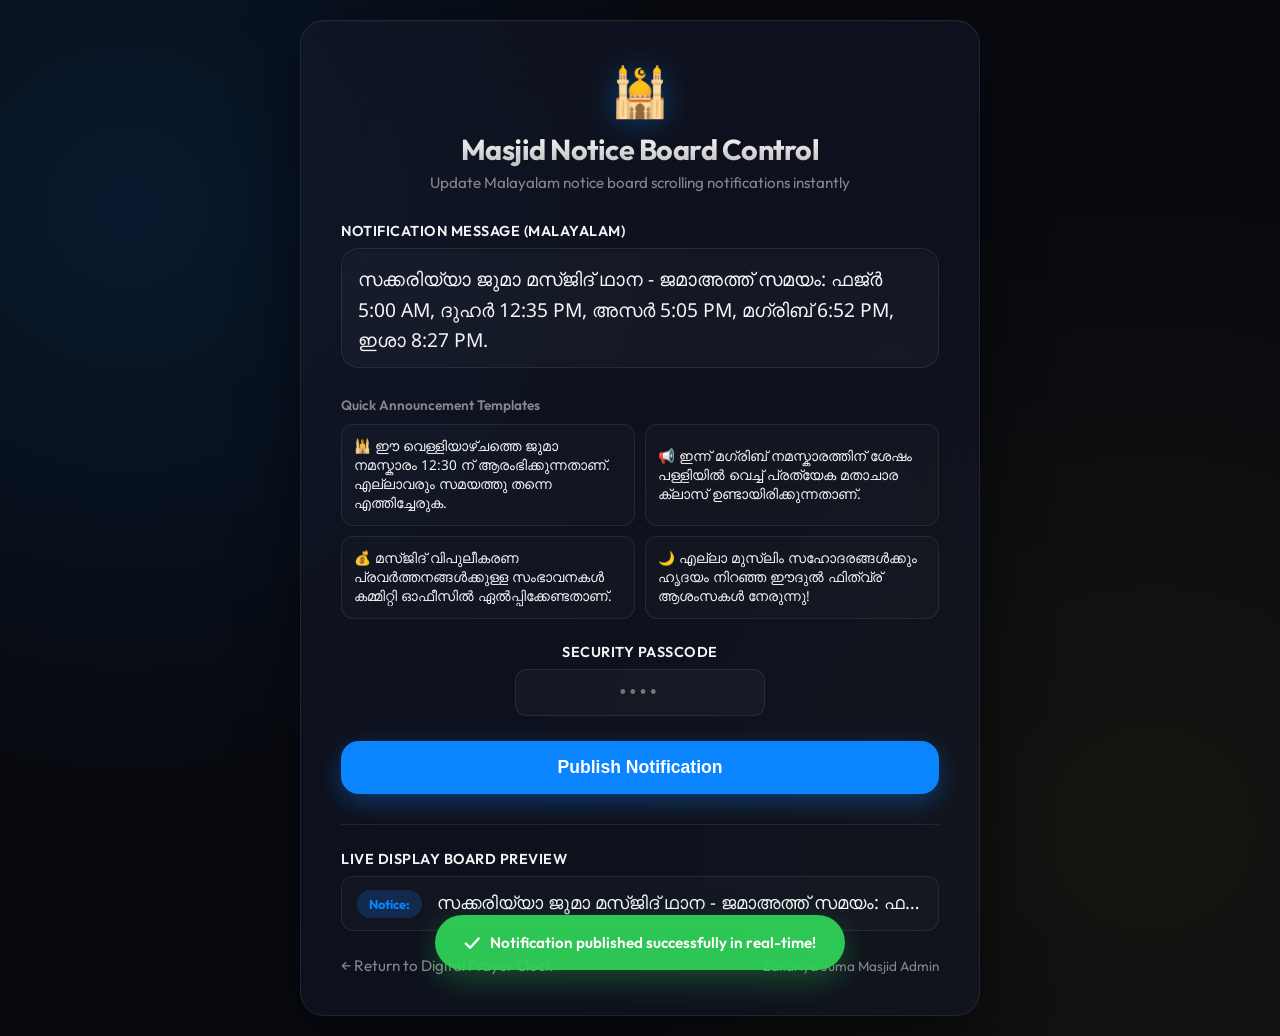
==== admin.html @ 01011171 "Add files via upload" ====
<!DOCTYPE html>
<html lang="en">
<head>
    <meta charset="UTF-8">
    <meta name="viewport" content="width=device-width, initial-scale=1.0">
    <title>Masjid Notice Board — Admin Control Panel</title>
    <link rel="preconnect" href="https://fonts.googleapis.com">
    <link rel="preconnect" href="https://fonts.gstatic.com" crossorigin>
    <link href="https://fonts.googleapis.com/css2?family=Outfit:wght@300;400;500;600;700;800;900&family=Amiri:wght@400;700&family=Noto+Sans+Arabic:wght@400;600;700&display=swap" rel="stylesheet">
    <style>
        :root {
            --bg-base: #080a10;
            --glass-bg: rgba(255, 255, 255, 0.03);
            --glass-border: rgba(255, 255, 255, 0.08);
            --text-primary: #f5f5f7;
            --text-secondary: #86868b;
            --accent-blue: #0a84ff;
            --accent-green: #30d158;
            --accent-red: #ff453a;
            --accent-gold: #ffd60a;
            --radius-xl: 18px;
            --radius-2xl: 24px;
            --font-family: 'Outfit', -apple-system, BlinkMacSystemFont, sans-serif;
            --font-malayalam: 'Noto Sans Arabic', sans-serif;
        }

        * {
            box-sizing: border-box;
            margin: 0;
            padding: 0;
        }

        body {
            background-color: var(--bg-base);
            background-image: 
                radial-gradient(circle at 10% 20%, rgba(10, 132, 255, 0.12) 0%, transparent 40%),
                radial-gradient(circle at 90% 80%, rgba(255, 214, 10, 0.05) 0%, transparent 45%);
            color: var(--text-primary);
            font-family: var(--font-family);
            min-height: 100vh;
            display: flex;
            align-items: center;
            justify-content: center;
            padding: 20px;
            overflow-x: hidden;
        }

        .admin-card {
            background: rgba(20, 25, 40, 0.55);
            border: 1px solid var(--glass-border);
            border-radius: var(--radius-2xl);
            backdrop-filter: blur(40px);
            -webkit-backdrop-filter: blur(40px);
            width: 100%;
            max-width: 680px;
            padding: 40px;
            box-shadow: 0 20px 60px rgba(0, 0, 0, 0.5), inset 0 1px 1px rgba(255, 255, 255, 0.04);
            animation: fadeIn 0.6s cubic-bezier(0.16, 1, 0.3, 1) both;
        }

        @keyframes fadeIn {
            from { opacity: 0; transform: translateY(20px); }
            to { opacity: 1; transform: translateY(0); }
        }

        .admin-header {
            text-align: center;
            margin-bottom: 30px;
            position: relative;
        }

        .admin-logo {
            font-size: 3rem;
            margin-bottom: 10px;
            filter: drop-shadow(0 0 15px rgba(10, 132, 255, 0.4));
            animation: float 4s ease-in-out infinite;
        }

        @keyframes float {
            0%, 100% { transform: translateY(0); }
            50% { transform: translateY(-8px); }
        }

        h1 {
            font-size: 1.8rem;
            font-weight: 700;
            letter-spacing: -0.5px;
            margin-bottom: 6px;
            background: linear-gradient(180deg, #fff, #bbb);
            -webkit-background-clip: text;
            -webkit-text-fill-color: transparent;
        }

        .admin-subtitle {
            color: var(--text-secondary);
            font-size: 0.95rem;
        }

        .input-group {
            margin-bottom: 24px;
        }

        label {
            display: block;
            font-size: 0.9rem;
            font-weight: 600;
            color: var(--text-primary);
            margin-bottom: 8px;
            letter-spacing: 0.5px;
            text-transform: uppercase;
        }

        textarea {
            width: 100%;
            height: 120px;
            background: rgba(255, 255, 255, 0.03);
            border: 1px solid var(--glass-border);
            border-radius: var(--radius-xl);
            padding: 16px;
            color: var(--text-primary);
            font-family: var(--font-malayalam);
            font-size: 1.2rem;
            line-height: 1.6;
            resize: none;
            outline: none;
            transition: all 0.3s ease;
            box-shadow: inset 0 2px 4px rgba(0, 0, 0, 0.2);
        }

        textarea:focus {
            border-color: var(--accent-blue);
            background: rgba(10, 132, 255, 0.05);
            box-shadow: 0 0 15px rgba(10, 132, 255, 0.25), inset 0 2px 4px rgba(0, 0, 0, 0.2);
        }

        .templates-label {
            font-size: 0.85rem;
            color: var(--text-secondary);
            margin-bottom: 10px;
            font-weight: 600;
        }

        .templates-grid {
            display: grid;
            grid-template-columns: repeat(2, 1fr);
            gap: 10px;
            margin-bottom: 24px;
        }

        .template-btn {
            background: rgba(255, 255, 255, 0.02);
            border: 1px solid var(--glass-border);
            border-radius: 12px;
            padding: 12px;
            color: var(--text-primary);
            font-family: var(--font-malayalam);
            font-size: 0.85rem;
            text-align: left;
            cursor: pointer;
            transition: all 0.3s ease;
            line-height: 1.4;
        }

        .template-btn:hover {
            background: rgba(255, 255, 255, 0.08);
            border-color: rgba(255, 255, 255, 0.2);
            transform: translateY(-2px);
        }

        .passcode-input {
            width: 100%;
            background: rgba(255, 255, 255, 0.03);
            border: 1px solid var(--glass-border);
            border-radius: 12px;
            padding: 12px 16px;
            color: var(--text-primary);
            font-size: 1.1rem;
            outline: none;
            letter-spacing: 4px;
            text-align: center;
            transition: all 0.3s ease;
        }

        .passcode-input:focus {
            border-color: var(--accent-blue);
            background: rgba(10, 132, 255, 0.05);
        }

        .publish-btn {
            width: 100%;
            padding: 16px;
            background: var(--accent-blue);
            color: #fff;
            border: none;
            border-radius: var(--radius-xl);
            font-size: 1.1rem;
            font-weight: 700;
            cursor: pointer;
            transition: all 0.3s ease;
            box-shadow: 0 8px 24px rgba(10, 132, 255, 0.35);
        }

        .publish-btn:hover {
            transform: translateY(-2px);
            background: #2492ff;
            box-shadow: 0 12px 30px rgba(10, 132, 255, 0.5);
        }

        .publish-btn:active {
            transform: translateY(1px);
        }

        .action-row {
            display: flex;
            align-items: center;
            justify-content: space-between;
            margin-top: 25px;
        }

        .back-link {
            color: var(--text-secondary);
            text-decoration: none;
            font-size: 0.95rem;
            transition: color 0.3s ease;
        }

        .back-link:hover {
            color: var(--text-primary);
        }

        /* Live Preview Widget */
        .preview-container {
            margin-top: 30px;
            padding-top: 25px;
            border-top: 1px solid var(--glass-border);
        }

        .preview-board {
            display: flex;
            align-items: center;
            height: 55px;
            background: rgba(255, 255, 255, 0.02);
            border: 1px solid var(--glass-border);
            border-radius: 12px;
            padding: 0 15px;
            overflow: hidden;
        }

        .preview-badge {
            background: rgba(10, 132, 255, 0.2);
            color: var(--accent-blue);
            font-weight: 700;
            padding: 6px 12px;
            border-radius: 20px;
            font-size: 0.8rem;
            margin-right: 15px;
            flex-shrink: 0;
        }

        .preview-text {
            font-family: var(--font-malayalam);
            font-size: 1.15rem;
            white-space: nowrap;
            overflow: hidden;
            text-overflow: ellipsis;
            color: var(--text-primary);
            flex-grow: 1;
        }

        /* Toast notification */
        .toast {
            position: fixed;
            bottom: 30px;
            left: 50%;
            transform: translateX(-50%) translateY(100px);
            background: rgba(48, 209, 88, 0.95);
            border: 1px solid rgba(48, 209, 88, 0.3);
            box-shadow: 0 10px 30px rgba(48, 209, 88, 0.3);
            color: white;
            padding: 14px 28px;
            border-radius: 50px;
            font-weight: 600;
            font-size: 0.95rem;
            z-index: 1000;
            transition: transform 0.5s cubic-bezier(0.175, 0.885, 0.32, 1.275);
            display: flex;
            align-items: center;
            gap: 10px;
        }

        .toast.visible {
            transform: translateX(-50%) translateY(0);
        }
    </style>
</head>
<body>
    <div class="admin-card">
        <div class="admin-header">
            <div class="admin-logo">🕌</div>
            <h1>Masjid Notice Board Control</h1>
            <p class="admin-subtitle">Update Malayalam notice board scrolling notifications instantly</p>
        </div>

        <div class="input-group">
            <label for="noticeText">Notification Message (Malayalam)</label>
            <textarea id="noticeText" placeholder="അറിയിപ്പുകൾ ഇവിടെ ടൈപ്പ് ചെയ്യുക..."></textarea>
        </div>

        <div class="templates-label">Quick Announcement Templates</div>
        <div class="templates-grid">
            <button class="template-btn" onclick="applyTemplate(1)">🕌 ഈ വെള്ളിയാഴ്ചത്തെ ജുമാ നമസ്കാരം 12:30 ന് ആരംഭിക്കുന്നതാണ്. എല്ലാവരും സമയത്തു തന്നെ എത്തിച്ചേരുക.</button>
            <button class="template-btn" onclick="applyTemplate(2)">📢 ഇന്ന് മഗ്‌രിബ് നമസ്കാരത്തിന് ശേഷം പള്ളിയിൽ വെച്ച് പ്രത്യേക മതാചാര ക്ലാസ് ഉണ്ടായിരിക്കുന്നതാണ്.</button>
            <button class="template-btn" onclick="applyTemplate(3)">💰 മസ്ജിദ് വിപുലീകരണ പ്രവർത്തനങ്ങൾക്കുള്ള സംഭാവനകൾ കമ്മിറ്റി ഓഫീസിൽ ഏൽപ്പിക്കേണ്ടതാണ്.</button>
            <button class="template-btn" onclick="applyTemplate(4)">🌙 എല്ലാ മുസ്ലിം സഹോദരങ്ങൾക്കും ഹൃദയം നിറഞ്ഞ ഈദുൽ ഫിത്വ്ര് ആശംസകൾ നേരുന്നു!</button>
        </div>

        <div class="input-group" style="max-width: 250px; margin: 0 auto 25px auto;">
            <label for="passcodeInput" style="text-align: center;">Security Passcode</label>
            <input type="password" id="passcodeInput" class="passcode-input" maxlength="4" placeholder="••••">
        </div>

        <button class="publish-btn" onclick="publishNotice()">Publish Notification</button>

        <div class="preview-container">
            <label>Live Display Board Preview</label>
            <div class="preview-board">
                <div class="preview-badge">Notice:</div>
                <div class="preview-text" id="previewText">അറിയിപ്പുകൾ ഇവിടെ കാണാം.</div>
            </div>
        </div>

        <div class="action-row">
            <a href="index.html" class="back-link">← Return to Digital Prayer Clock</a>
            <span style="color: var(--text-secondary); font-size: 0.85rem;">Zakariya Juma Masjid Admin</span>
        </div>
    </div>

    <!-- macOS style success toast -->
    <div id="toast" class="toast">
        <span style="font-size: 1.25rem;">✓</span> Notification published successfully in real-time!
    </div>

    <script>
        const textarea = document.getElementById('noticeText');
        const preview = document.getElementById('previewText');
        const passcodeInput = document.getElementById('passcodeInput');

        // Load existing notice
        const currentNotice = localStorage.getItem('masjidNotice') || "സക്കരിയ്യാ ജുമാ മസ്ജിദ് ഥാന - ജമാഅത്ത് സമയം: ഫജ്‌ർ 5:00 AM, ദുഹർ 12:35 PM, അസർ 5:05 PM, മഗ്‌രിബ് 6:52 PM, ഇശാ 8:27 PM.";
        textarea.value = currentNotice;
        preview.textContent = currentNotice;

        // Auto update preview on type
        textarea.addEventListener('input', () => {
            preview.textContent = textarea.value.trim() || "അറിയിപ്പുകൾ ഇവിടെ കാണാം.";
        });

        // Templates handler
        function applyTemplate(id) {
            const templates = {
                1: "ഈ വെള്ളിയാഴ്ചത്തെ ജുമാ നമസ്കാരം 12:30 ന് ആരംഭിക്കുന്നതാണ്. എല്ലാവരും സമയത്തു തന്നെ എത്തിച്ചേരുക.",
                2: "ഇന്ന് മഗ്‌രിബ് നമസ്കാരത്തിന് ശേഷം പള്ളിയിൽ വെച്ച് പ്രത്യേക മതാചാര ക്ലാസ് ഉണ്ടായിരിക്കുന്നതാണ്. എല്ലാ വിശ്വാസികളും പങ്കെടുക്കുക.",
                3: "മസ്ജിദ് വിപുലീകരണ പ്രവർത്തനങ്ങൾക്കുള്ള സംഭാവനകൾ കമ്മിറ്റി ഓഫീസിൽ അല്ലെങ്കിൽ പള്ളിയുടെ ബാങ്ക് അക്കൗണ്ടിലേക്ക് നൽകേണ്ടതാണ്.",
                4: "എല്ലാ മുസ്ലിം സഹോദരങ്ങൾക്കും ഹൃദയം നിറഞ്ഞ ഈദുൽ ഫിത്വ്ര് ആശംസകൾ നേരുന്നു! അല്ലാഹു നമ്മിൽ നിന്നും സ്വീകരിക്കുമാറാകട്ടെ."
            };
            textarea.value = templates[id];
            preview.textContent = templates[id];
            
            // Highlight text area visually
            textarea.focus();
        }

        // Publish to LocalStorage
        function publishNotice() {
            // Very simple passcode validation for kiosk protection
            if (passcodeInput.value !== '1234') {
                alert('തെറ്റായ പാസ്‌കോഡ്! ദയവായി ശരിയായ അഡ്മിൻ പാസ്‌കോഡ് നൽകുക. (Passcode is 1234)');
                passcodeInput.focus();
                return;
            }

            const newText = textarea.value.trim();
            if (!newText) {
                alert('ദയവായി അറിയിപ്പ് രേഖപ്പെടുത്തുക!');
                return;
            }

            localStorage.setItem('masjidNotice', newText);
            
            // Display macOS successful toast
            const toast = document.getElementById('toast');
            toast.classList.add('visible');
            setTimeout(() => {
                toast.classList.remove('visible');
            }, 3500);

            passcodeInput.value = ''; // Reset passcode
        }
    </script>
</body>
</html>
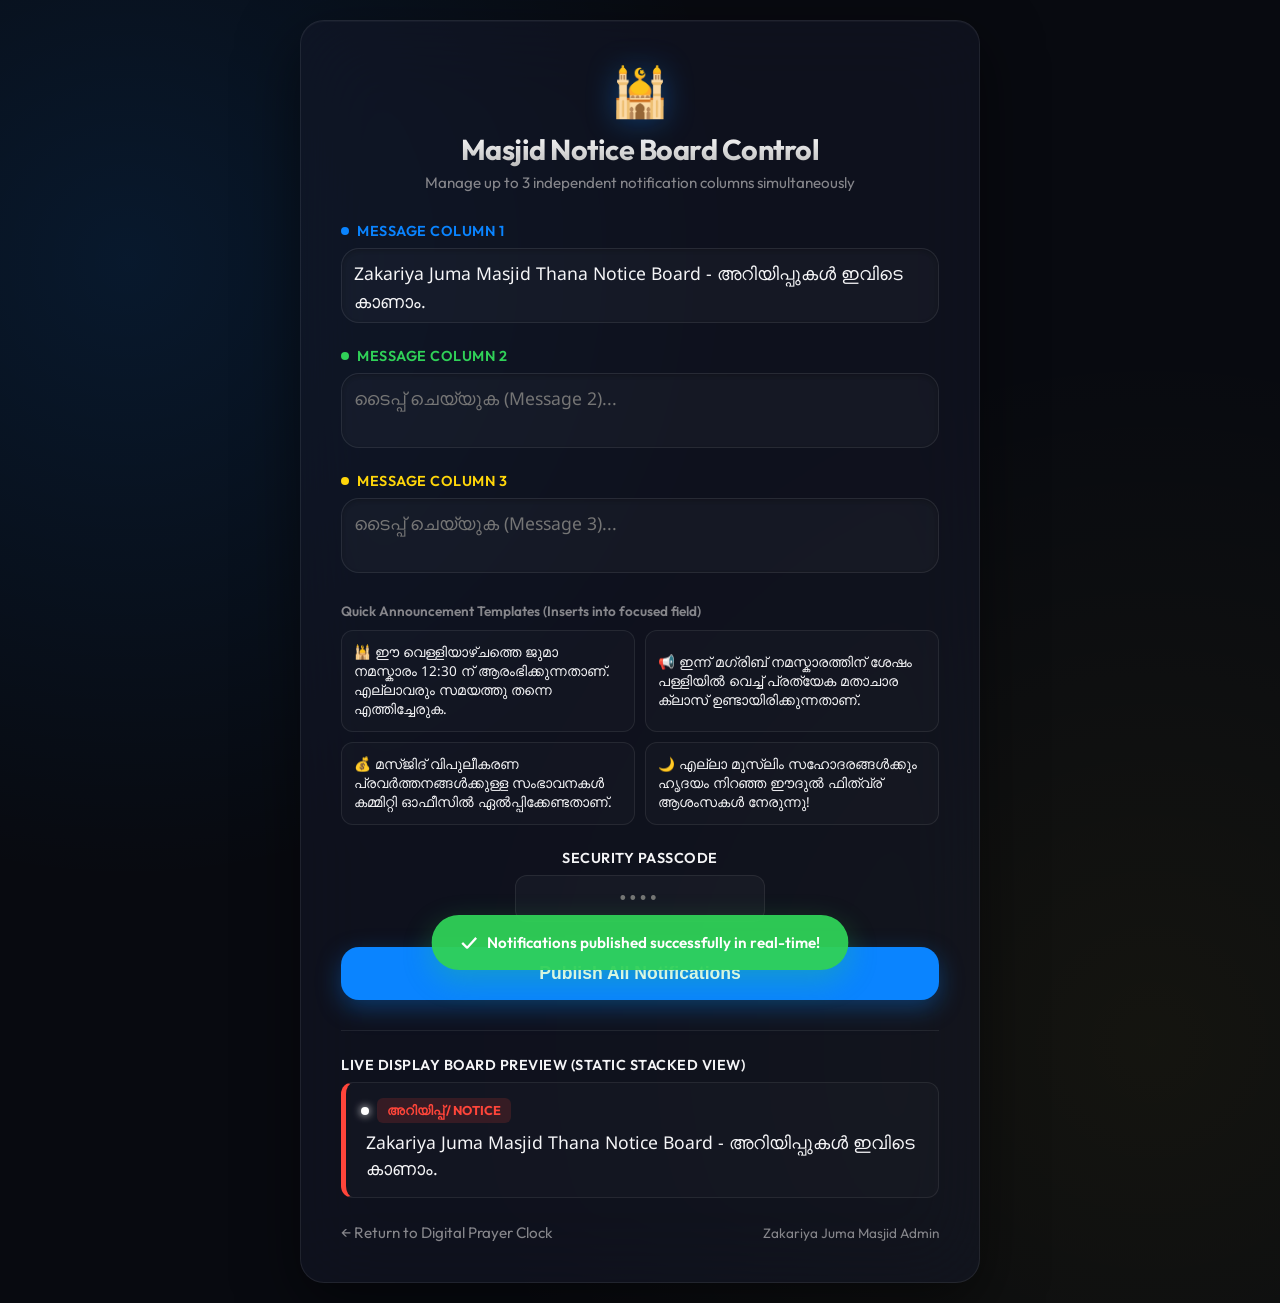
==== commit bc00c440: "fix: restore clock elements, fix TV gradient clipping, and support 3-column admin notices" ====
--- a/admin.html
+++ b/admin.html
@@ -298,15 +298,37 @@
         <div class="admin-header">
             <div class="admin-logo">🕌</div>
             <h1>Masjid Notice Board Control</h1>
-            <p class="admin-subtitle">Update Malayalam notice board scrolling notifications instantly</p>
-        </div>
-
-        <div class="input-group">
-            <label for="noticeText">Notification Message (Malayalam)</label>
-            <textarea id="noticeText" placeholder="അറിയിപ്പുകൾ ഇവിടെ ടൈപ്പ് ചെയ്യുക..."></textarea>
-        </div>
-
-        <div class="templates-label">Quick Announcement Templates</div>
+            <p class="admin-subtitle">Manage up to 3 independent notification columns simultaneously</p>
+        </div>
+
+        <!-- 3 Distinct Message Columns -->
+        <div class="messages-container" style="display: flex; flex-direction: column; gap: 20px; margin-bottom: 25px;">
+            <div class="input-group" style="margin-bottom: 0;">
+                <label for="noticeText1" style="color: var(--accent-blue); display: flex; align-items: center; gap: 8px;">
+                    <span style="width: 8px; height: 8px; background: var(--accent-blue); border-radius: 50%;"></span>
+                    Message Column 1
+                </label>
+                <textarea id="noticeText1" style="height: 75px; font-size: 1.1rem; padding: 12px;" placeholder="ടൈപ്പ് ചെയ്യുക (Message 1)..."></textarea>
+            </div>
+            
+            <div class="input-group" style="margin-bottom: 0;">
+                <label for="noticeText2" style="color: var(--accent-green); display: flex; align-items: center; gap: 8px;">
+                    <span style="width: 8px; height: 8px; background: var(--accent-green); border-radius: 50%;"></span>
+                    Message Column 2
+                </label>
+                <textarea id="noticeText2" style="height: 75px; font-size: 1.1rem; padding: 12px;" placeholder="ടൈപ്പ് ചെയ്യുക (Message 2)..."></textarea>
+            </div>
+            
+            <div class="input-group" style="margin-bottom: 0;">
+                <label for="noticeText3" style="color: var(--accent-gold); display: flex; align-items: center; gap: 8px;">
+                    <span style="width: 8px; height: 8px; background: var(--accent-gold); border-radius: 50%;"></span>
+                    Message Column 3
+                </label>
+                <textarea id="noticeText3" style="height: 75px; font-size: 1.1rem; padding: 12px;" placeholder="ടൈപ്പ് ചെയ്യുക (Message 3)..."></textarea>
+            </div>
+        </div>
+
+        <div class="templates-label">Quick Announcement Templates (Inserts into focused field)</div>
         <div class="templates-grid">
             <button class="template-btn" onclick="applyTemplate(1)">🕌 ഈ വെള്ളിയാഴ്ചത്തെ ജുമാ നമസ്കാരം 12:30 ന് ആരംഭിക്കുന്നതാണ്. എല്ലാവരും സമയത്തു തന്നെ എത്തിച്ചേരുക.</button>
             <button class="template-btn" onclick="applyTemplate(2)">📢 ഇന്ന് മഗ്‌രിബ് നമസ്കാരത്തിന് ശേഷം പള്ളിയിൽ വെച്ച് പ്രത്യേക മതാചാര ക്ലാസ് ഉണ്ടായിരിക്കുന്നതാണ്.</button>
@@ -319,13 +341,16 @@
             <input type="password" id="passcodeInput" class="passcode-input" maxlength="4" placeholder="••••">
         </div>
 
-        <button class="publish-btn" onclick="publishNotice()">Publish Notification</button>
+        <button class="publish-btn" onclick="publishNotice()">Publish All Notifications</button>
 
         <div class="preview-container">
-            <label>Live Display Board Preview</label>
-            <div class="preview-board">
-                <div class="preview-badge">Notice:</div>
-                <div class="preview-text" id="previewText">അറിയിപ്പുകൾ ഇവിടെ കാണാം.</div>
+            <label>Live Display Board Preview (Static Stacked View)</label>
+            <div class="preview-board" style="height: auto; min-height: 80px; padding: 15px; display: block; border-left: 5px solid var(--accent-red);">
+                <div style="display: flex; align-items: center; gap: 8px; margin-bottom: 8px;">
+                    <div style="width: 8px; height: 8px; background: #ffffff; border-radius: 50%; box-shadow: 0 0 8px #ffffff;"></div>
+                    <div class="preview-badge" style="background: rgba(255, 69, 58, 0.15); color: var(--accent-red); margin-right: 0; padding: 4px 10px; border-radius: 6px;">അറിയിപ്പ് / NOTICE</div>
+                </div>
+                <div class="preview-text" id="previewText" style="white-space: normal; line-height: 1.45; font-size: 1.1rem; padding-left: 5px;">അറിയിപ്പുകൾ ഇവിടെ കാണാം.</div>
             </div>
         </div>
 
@@ -337,23 +362,56 @@
 
     <!-- macOS style success toast -->
     <div id="toast" class="toast">
-        <span style="font-size: 1.25rem;">✓</span> Notification published successfully in real-time!
+        <span style="font-size: 1.25rem;">✓</span> Notifications published successfully in real-time!
     </div>
 
     <script>
-        const textarea = document.getElementById('noticeText');
+        const textarea1 = document.getElementById('noticeText1');
+        const textarea2 = document.getElementById('noticeText2');
+        const textarea3 = document.getElementById('noticeText3');
         const preview = document.getElementById('previewText');
         const passcodeInput = document.getElementById('passcodeInput');
 
-        // Load existing notice
-        const currentNotice = localStorage.getItem('masjidNotice') || "സക്കരിയ്യാ ജുമാ മസ്ജിദ് ഥാന - ജമാഅത്ത് സമയം: ഫജ്‌ർ 5:00 AM, ദുഹർ 12:35 PM, അസർ 5:05 PM, മഗ്‌രിബ് 6:52 PM, ഇശാ 8:27 PM.";
-        textarea.value = currentNotice;
-        preview.textContent = currentNotice;
-
-        // Auto update preview on type
-        textarea.addEventListener('input', () => {
-            preview.textContent = textarea.value.trim() || "അറിയിപ്പുകൾ ഇവിടെ കാണാം.";
+        // Track last focused textarea for template insert
+        let activeTextarea = textarea1;
+        [textarea1, textarea2, textarea3].forEach(el => {
+            el.addEventListener('focus', () => {
+                activeTextarea = el;
+            });
+            el.addEventListener('input', updatePreview);
         });
+
+        // Load existing notices
+        const raw1 = localStorage.getItem('masjidNotice1');
+        const raw2 = localStorage.getItem('masjidNotice2');
+        const raw3 = localStorage.getItem('masjidNotice3');
+
+        // Initialize values
+        textarea1.value = raw1 !== null ? raw1 : "Zakariya Juma Masjid Thana Notice Board - അറിയിപ്പുകൾ ഇവിടെ കാണാം.";
+        textarea2.value = raw2 !== null ? raw2 : "";
+        textarea3.value = raw3 !== null ? raw3 : "";
+
+        updatePreview();
+
+        // Live multi-line preview
+        function updatePreview() {
+            const m1 = textarea1.value.trim();
+            const m2 = textarea2.value.trim();
+            const m3 = textarea3.value.trim();
+            const activeMsgs = [m1, m2, m3].filter(Boolean);
+
+            if (activeMsgs.length === 0) {
+                preview.textContent = "അറിയിപ്പുകൾ ഇവിടെ കാണാം. (No active notices - the container will automatically hide on the live screen)";
+                preview.style.opacity = "0.5";
+            } else {
+                preview.style.opacity = "1";
+                if (activeMsgs.length === 1) {
+                    preview.innerHTML = activeMsgs[0];
+                } else {
+                    preview.innerHTML = activeMsgs.map(msg => `<div style="margin-bottom: 6px;">• ${msg}</div>`).join('');
+                }
+            }
+        }
 
         // Templates handler
         function applyTemplate(id) {
@@ -363,31 +421,35 @@
                 3: "മസ്ജിദ് വിപുലീകരണ പ്രവർത്തനങ്ങൾക്കുള്ള സംഭാവനകൾ കമ്മിറ്റി ഓഫീസിൽ അല്ലെങ്കിൽ പള്ളിയുടെ ബാങ്ക് അക്കൗണ്ടിലേക്ക് നൽകേണ്ടതാണ്.",
                 4: "എല്ലാ മുസ്ലിം സഹോദരങ്ങൾക്കും ഹൃദയം നിറഞ്ഞ ഈദുൽ ഫിത്വ്ര് ആശംസകൾ നേരുന്നു! അല്ലാഹു നമ്മിൽ നിന്നും സ്വീകരിക്കുമാറാകട്ടെ."
             };
-            textarea.value = templates[id];
-            preview.textContent = templates[id];
             
-            // Highlight text area visually
-            textarea.focus();
+            activeTextarea.value = templates[id];
+            updatePreview();
+            activeTextarea.focus();
         }
 
         // Publish to LocalStorage
         function publishNotice() {
-            // Very simple passcode validation for kiosk protection
             if (passcodeInput.value !== '1234') {
                 alert('തെറ്റായ പാസ്‌കോഡ്! ദയവായി ശരിയായ അഡ്മിൻ പാസ്‌കോഡ് നൽകുക. (Passcode is 1234)');
                 passcodeInput.focus();
                 return;
             }
 
-            const newText = textarea.value.trim();
-            if (!newText) {
-                alert('ദയവായി അറിയിപ്പ് രേഖപ്പെടുത്തുക!');
-                return;
-            }
-
-            localStorage.setItem('masjidNotice', newText);
+            const m1 = textarea1.value.trim();
+            const m2 = textarea2.value.trim();
+            const m3 = textarea3.value.trim();
+
+            localStorage.setItem('masjidNotice1', m1);
+            localStorage.setItem('masjidNotice2', m2);
+            localStorage.setItem('masjidNotice3', m3);
             
-            // Display macOS successful toast
+            // Backwards compatibility sync if needed
+            localStorage.setItem('masjidNotice', m1 || m2 || m3 || '');
+
+            // Dispatch storage event locally so open tabs on same page update instantly
+            window.dispatchEvent(new Event('storage'));
+
+            // Display successful toast
             const toast = document.getElementById('toast');
             toast.classList.add('visible');
             setTimeout(() => {
